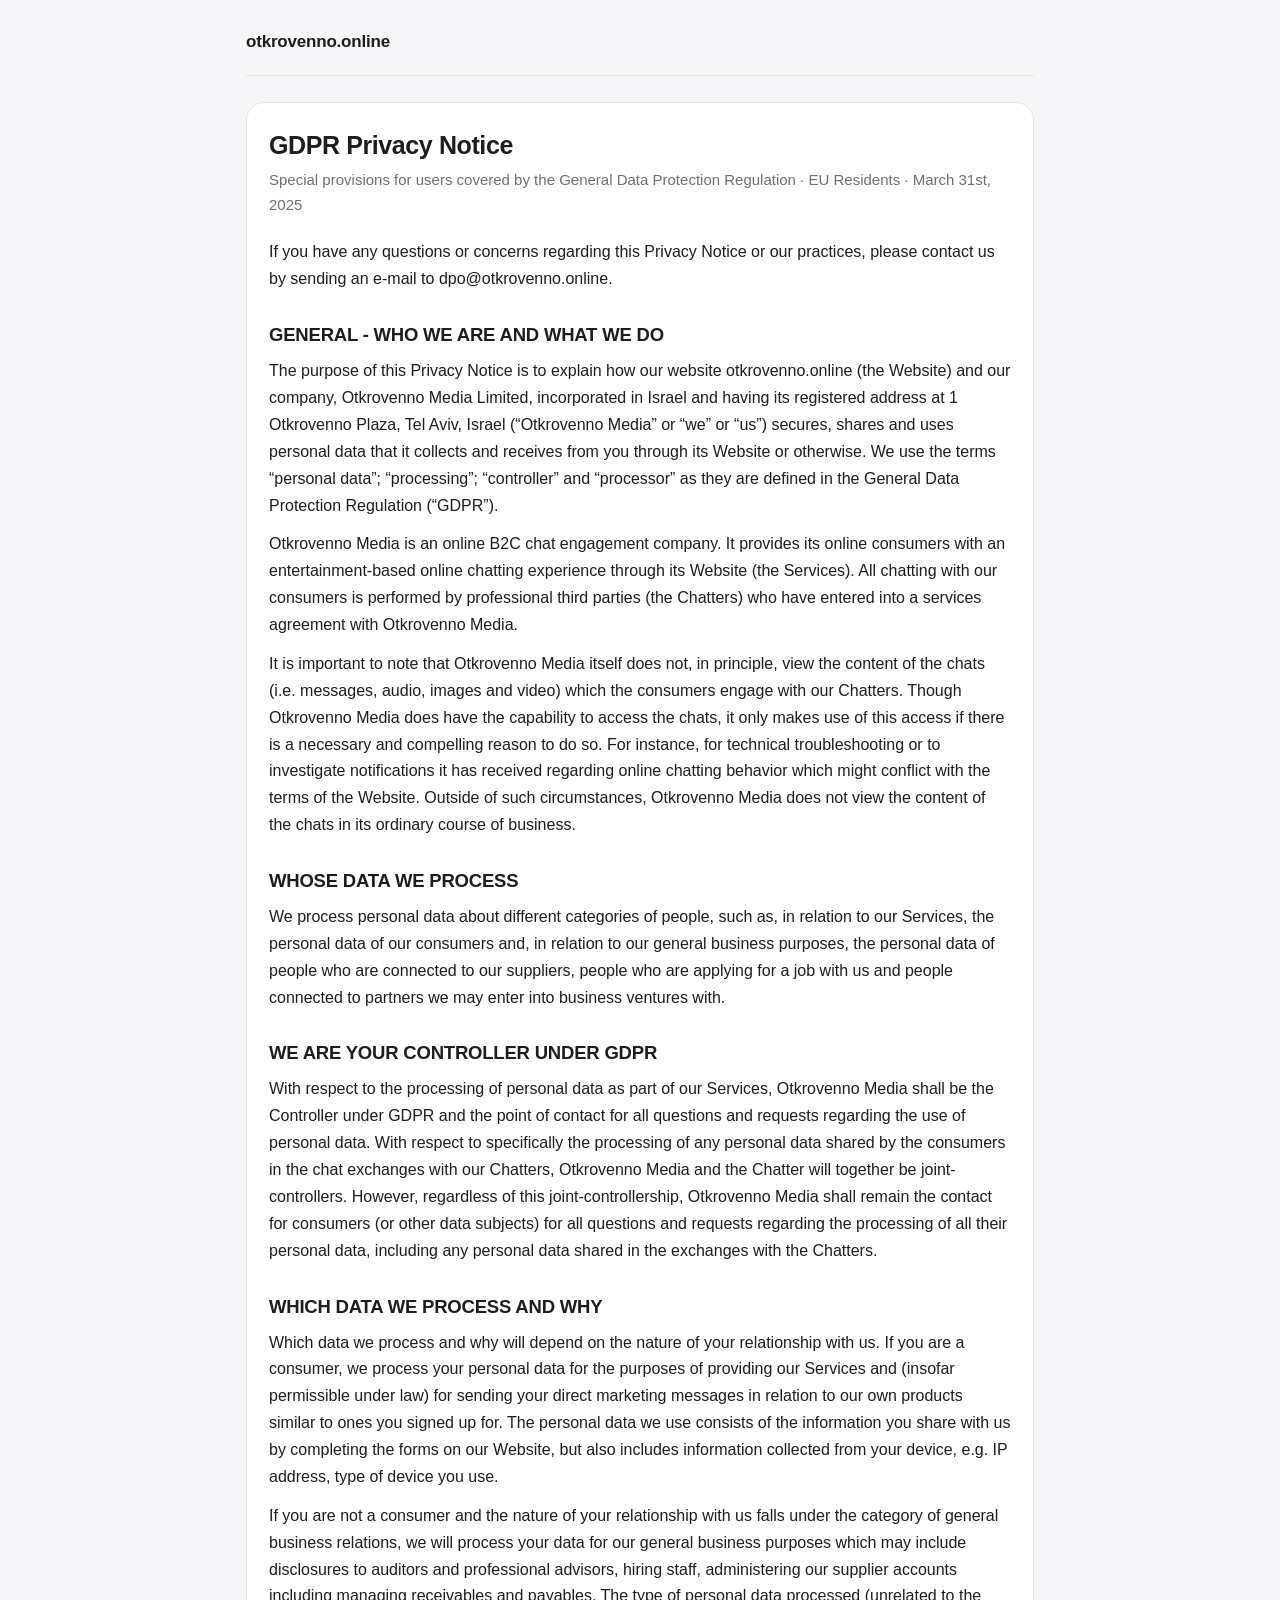
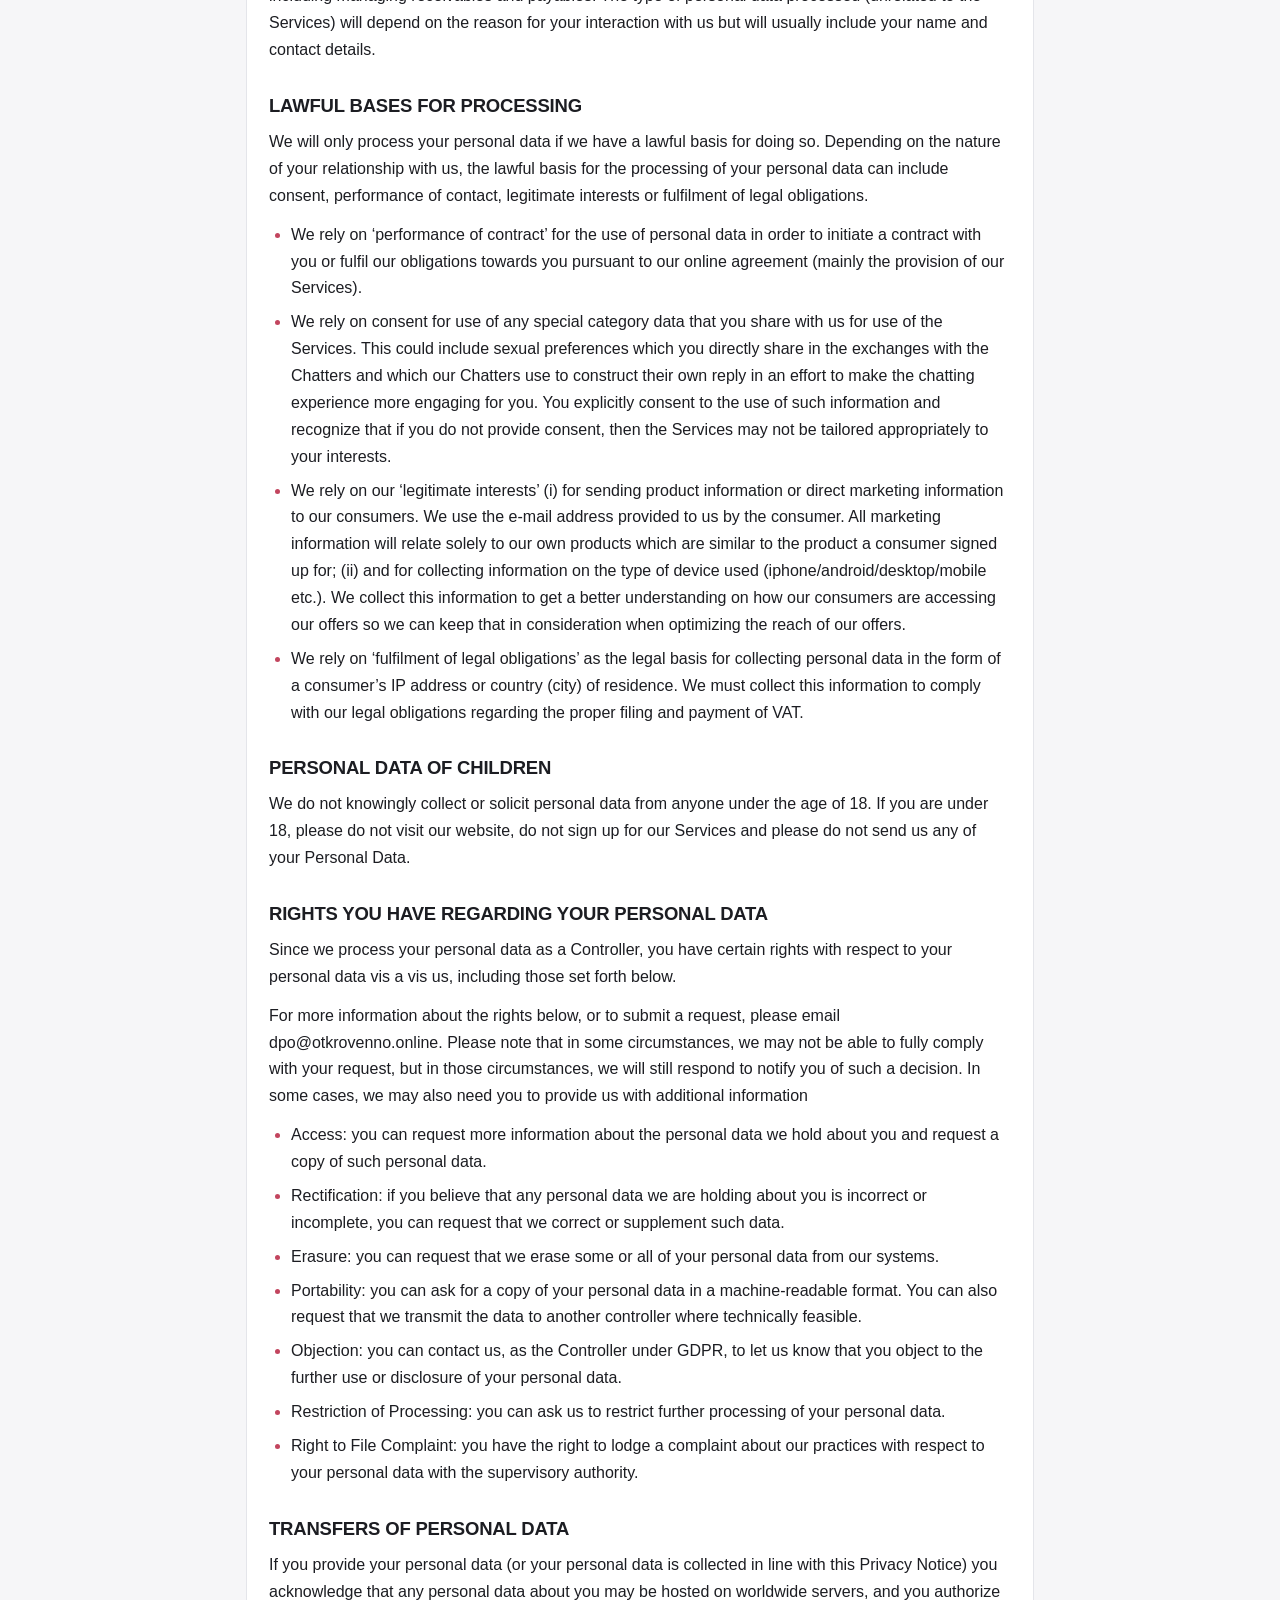
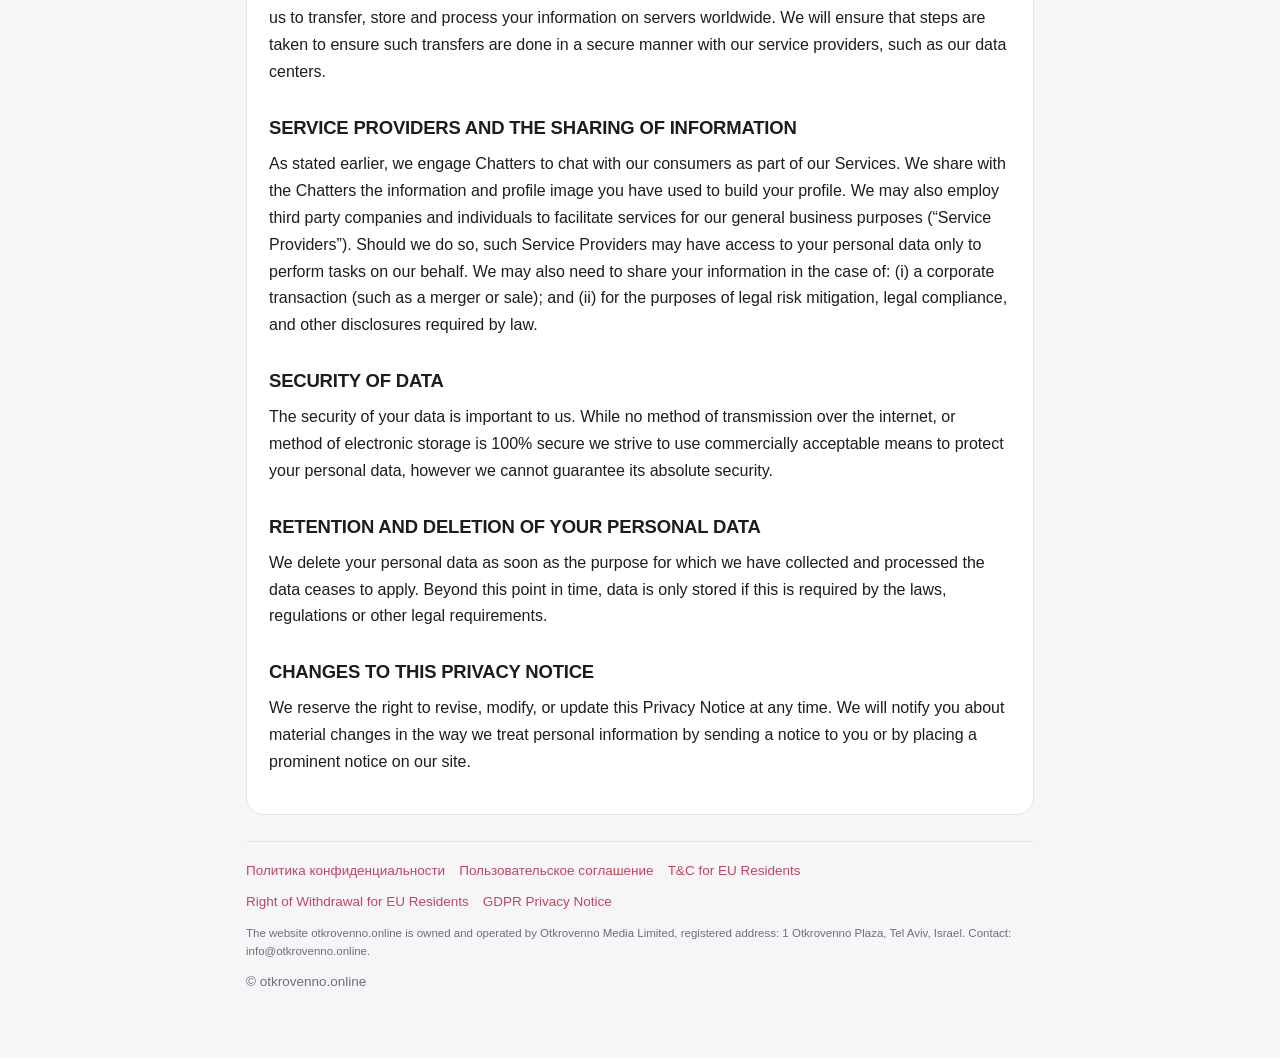
==== server/privacy-gdpr/index.html @ 5c1996be "chore: production baseline of the redesign assets and legal pages (2026-10-14) Co-authored-by: Jenni" ====
<!doctype html>
<html lang="en">
<head>
<meta charset="utf-8">
<meta name="viewport" content="width=device-width,initial-scale=1,viewport-fit=cover">
<meta name="color-scheme" content="light dark">
<meta name="robots" content="index,follow">
<title>GDPR Privacy Notice — otkrovenno.online</title>
<meta name="description" content="GDPR Privacy Notice — otkrovenno.online">
<style>
:root{--bg:#f6f6f8;--card:#fff;--text:#1c1d22;--mut:#6b6f7a;--line:#e4e5ea;--accent:#c2455e}
@media (prefers-color-scheme:dark){:root{--bg:#141518;--card:#1c1e23;--text:#eceef3;--mut:#9aa0ad;--line:#2b2e36;--accent:#e8637e}}
*{box-sizing:border-box}
html{-webkit-text-size-adjust:100%}
body{margin:0;background:var(--bg);color:var(--text);font:16px/1.68 -apple-system,BlinkMacSystemFont,"Segoe UI",Roboto,"Helvetica Neue",Arial,"Noto Sans",sans-serif}
a{color:var(--accent)}
.doc{max-width:820px;margin:0 auto;padding:20px 16px 64px}
.doc-head{display:flex;align-items:center;justify-content:space-between;gap:12px;padding:8px 0 18px;border-bottom:1px solid var(--line);margin-bottom:26px}
.brand{font-weight:700;font-size:17px;letter-spacing:-.2px;color:var(--text);text-decoration:none}
.brand:hover{color:var(--accent)}
.doc-card{background:var(--card);border:1px solid var(--line);border-radius:18px;padding:26px 22px}
article h1{font-size:25px;line-height:1.3;margin:0 0 6px;letter-spacing:-.4px}
article .sub{color:var(--mut);margin:0 0 22px;font-size:15px}
article h2{font-size:18.5px;line-height:1.35;margin:30px 0 10px;letter-spacing:-.2px}
article h3{font-size:15.5px;margin:22px 0 8px}
article p{margin:0 0 12px}
article p.addr{margin:0 0 14px;padding:12px 14px;border:1px solid var(--line);border-radius:12px;background:var(--bg)}
article ul{margin:0 0 14px;padding-left:22px}
article li{margin:0 0 7px}
article li::marker{color:var(--accent)}
.doc-foot{margin-top:26px;padding-top:18px;border-top:1px solid var(--line);color:var(--mut);font-size:13.5px}
.doc-foot nav{display:flex;flex-wrap:wrap;gap:8px 14px;margin-bottom:12px}
.doc-foot a{text-decoration:none}
.doc-foot a:hover{text-decoration:underline}
.doc-foot .legal{font-size:11.5px;line-height:1.55;margin:0 0 10px}
@media (max-width:560px){.doc-card{padding:20px 15px;border-radius:15px}article h1{font-size:21.5px}article h2{font-size:17px}}
@media print{body{background:#fff;color:#000}.doc-card{border:0;padding:0}.doc-head,.doc-foot{display:none}}
</style>
</head>
<body>
<main class="doc">
  <header class="doc-head"><a class="brand" href="/">otkrovenno.online</a></header>
  <div class="doc-card">
    <article>
<h1>GDPR Privacy Notice</h1>
<p class="sub">Special provisions for users covered by the General Data Protection Regulation · EU Residents · March 31st, 2025</p>
<p>If you have any questions or concerns regarding this Privacy Notice or our practices, please contact us by sending an e-mail to dpo@otkrovenno.online.</p>
<h2 id="p1">GENERAL - WHO WE ARE AND WHAT WE DO</h2>
<p>The purpose of this Privacy Notice is to explain how our website otkrovenno.online (the Website) and our company, Otkrovenno Media Limited, incorporated in Israel and having its registered address at 1 Otkrovenno Plaza, Tel Aviv, Israel (“Otkrovenno Media” or “we” or “us”) secures, shares and uses personal data that it collects and receives from you through its Website or otherwise. We use the terms “personal data”; “processing”; “controller” and “processor” as they are defined in the General Data Protection Regulation (“GDPR”).</p>
<p>Otkrovenno Media is an online B2C chat engagement company. It provides its online consumers with an entertainment-based online chatting experience through its Website (the Services). All chatting with our consumers is performed by professional third parties (the Chatters) who have entered into a services agreement with Otkrovenno Media.</p>
<p>It is important to note that Otkrovenno Media itself does not, in principle, view the content of the chats (i.e. messages, audio, images and video) which the consumers engage with our Chatters. Though Otkrovenno Media does have the capability to access the chats, it only makes use of this access if there is a necessary and compelling reason to do so. For instance, for technical troubleshooting or to investigate notifications it has received regarding online chatting behavior which might conflict with the terms of the Website. Outside of such circumstances, Otkrovenno Media does not view the content of the chats in its ordinary course of business.</p>
<h2 id="p2">WHOSE DATA WE PROCESS</h2>
<p>We process personal data about different categories of people, such as, in relation to our Services, the personal data of our consumers and, in relation to our general business purposes, the personal data of people who are connected to our suppliers, people who are applying for a job with us and people connected to partners we may enter into business ventures with.</p>
<h2 id="p3">WE ARE YOUR CONTROLLER UNDER GDPR</h2>
<p>With respect to the processing of personal data as part of our Services, Otkrovenno Media shall be the Controller under GDPR and the point of contact for all questions and requests regarding the use of personal data. With respect to specifically the processing of any personal data shared by the consumers in the chat exchanges with our Chatters, Otkrovenno Media and the Chatter will together be joint-controllers. However, regardless of this joint-controllership, Otkrovenno Media shall remain the contact for consumers (or other data subjects) for all questions and requests regarding the processing of all their personal data, including any personal data shared in the exchanges with the Chatters.</p>
<h2 id="p4">WHICH DATA WE PROCESS AND WHY</h2>
<p>Which data we process and why will depend on the nature of your relationship with us. If you are a consumer, we process your personal data for the purposes of providing our Services and (insofar permissible under law) for sending your direct marketing messages in relation to our own products similar to ones you signed up for. The personal data we use consists of the information you share with us by completing the forms on our Website, but also includes information collected from your device, e.g. IP address, type of device you use.</p>
<p>If you are not a consumer and the nature of your relationship with us falls under the category of general business relations, we will process your data for our general business purposes which may include disclosures to auditors and professional advisors, hiring staff, administering our supplier accounts including managing receivables and payables. The type of personal data processed (unrelated to the Services) will depend on the reason for your interaction with us but will usually include your name and contact details.</p>
<h2 id="p5">LAWFUL BASES FOR PROCESSING</h2>
<p>We will only process your personal data if we have a lawful basis for doing so. Depending on the nature of your relationship with us, the lawful basis for the processing of your personal data can include consent, performance of contact, legitimate interests or fulfilment of legal obligations.</p>
<ul>
  <li>We rely on ‘performance of contract’ for the use of personal data in order to initiate a contract with you or fulfil our obligations towards you pursuant to our online agreement (mainly the provision of our Services).</li>
  <li>We rely on consent for use of any special category data that you share with us for use of the Services. This could include sexual preferences which you directly share in the exchanges with the Chatters and which our Chatters use to construct their own reply in an effort to make the chatting experience more engaging for you. You explicitly consent to the use of such information and recognize that if you do not provide consent, then the Services may not be tailored appropriately to your interests.</li>
  <li>We rely on our ‘legitimate interests’ (i) for sending product information or direct marketing information to our consumers. We use the e-mail address provided to us by the consumer. All marketing information will relate solely to our own products which are similar to the product a consumer signed up for; (ii) and for collecting information on the type of device used (iphone/android/desktop/mobile etc.). We collect this information to get a better understanding on how our consumers are accessing our offers so we can keep that in consideration when optimizing the reach of our offers.</li>
  <li>We rely on ‘fulfilment of legal obligations’ as the legal basis for collecting personal data in the form of a consumer’s IP address or country (city) of residence. We must collect this information to comply with our legal obligations regarding the proper filing and payment of VAT.</li>
</ul>
<h2 id="p6">PERSONAL DATA OF CHILDREN</h2>
<p>We do not knowingly collect or solicit personal data from anyone under the age of 18. If you are under 18, please do not visit our website, do not sign up for our Services and please do not send us any of your Personal Data.</p>
<h2 id="p7">RIGHTS YOU HAVE REGARDING YOUR PERSONAL DATA</h2>
<p>Since we process your personal data as a Controller, you have certain rights with respect to your personal data vis a vis us, including those set forth below.</p>
<p>For more information about the rights below, or to submit a request, please email dpo@otkrovenno.online. Please note that in some circumstances, we may not be able to fully comply with your request, but in those circumstances, we will still respond to notify you of such a decision. In some cases, we may also need you to provide us with additional information</p>
<ul>
  <li>Access: you can request more information about the personal data we hold about you and request a copy of such personal data.</li>
  <li>Rectification: if you believe that any personal data we are holding about you is incorrect or incomplete, you can request that we correct or supplement such data.</li>
  <li>Erasure: you can request that we erase some or all of your personal data from our systems.</li>
  <li>Portability: you can ask for a copy of your personal data in a machine-readable format. You can also request that we transmit the data to another controller where technically feasible.</li>
  <li>Objection: you can contact us, as the Controller under GDPR, to let us know that you object to the further use or disclosure of your personal data.</li>
  <li>Restriction of Processing: you can ask us to restrict further processing of your personal data.</li>
  <li>Right to File Complaint: you have the right to lodge a complaint about our practices with respect to your personal data with the supervisory authority.</li>
</ul>
<h2 id="p8">TRANSFERS OF PERSONAL DATA</h2>
<p>If you provide your personal data (or your personal data is collected in line with this Privacy Notice) you acknowledge that any personal data about you may be hosted on worldwide servers, and you authorize us to transfer, store and process your information on servers worldwide. We will ensure that steps are taken to ensure such transfers are done in a secure manner with our service providers, such as our data centers.</p>
<h2 id="p9">SERVICE PROVIDERS AND THE SHARING OF INFORMATION</h2>
<p>As stated earlier, we engage Chatters to chat with our consumers as part of our Services. We share with the Chatters the information and profile image you have used to build your profile. We may also employ third party companies and individuals to facilitate services for our general business purposes (“Service Providers”). Should we do so, such Service Providers may have access to your personal data only to perform tasks on our behalf. We may also need to share your information in the case of: (i) a corporate transaction (such as a merger or sale); and (ii) for the purposes of legal risk mitigation, legal compliance, and other disclosures required by law.</p>
<h2 id="p10">SECURITY OF DATA</h2>
<p>The security of your data is important to us. While no method of transmission over the internet, or method of electronic storage is 100% secure we strive to use commercially acceptable means to protect your personal data, however we cannot guarantee its absolute security.</p>
<h2 id="p11">RETENTION AND DELETION OF YOUR PERSONAL DATA</h2>
<p>We delete your personal data as soon as the purpose for which we have collected and processed the data ceases to apply. Beyond this point in time, data is only stored if this is required by the laws, regulations or other legal requirements.</p>
<h2 id="p12">CHANGES TO THIS PRIVACY NOTICE</h2>
<p>We reserve the right to revise, modify, or update this Privacy Notice at any time. We will notify you about material changes in the way we treat personal information by sending a notice to you or by placing a prominent notice on our site.</p>
    </article>
  </div>
  <footer class="doc-foot">
    <nav>
      <a href="/privacy/">Политика конфиденциальности</a>
      <a href="/terms/">Пользовательское соглашение</a>
      <a href="/terms-for-eu-residents/">T&amp;C for EU Residents</a>
      <a href="/right-of-withdrawal-for-eu-residents/">Right of Withdrawal for EU Residents</a>
      <a href="/privacy-gdpr/">GDPR Privacy Notice</a>
    </nav>
    <p class="legal">The website otkrovenno.online is owned and operated by Otkrovenno Media Limited, registered address: 1 Otkrovenno Plaza, Tel Aviv, Israel. Contact: info@otkrovenno.online.</p>
    <div>© otkrovenno.online</div>
  </footer>
</main>
</body>
</html>
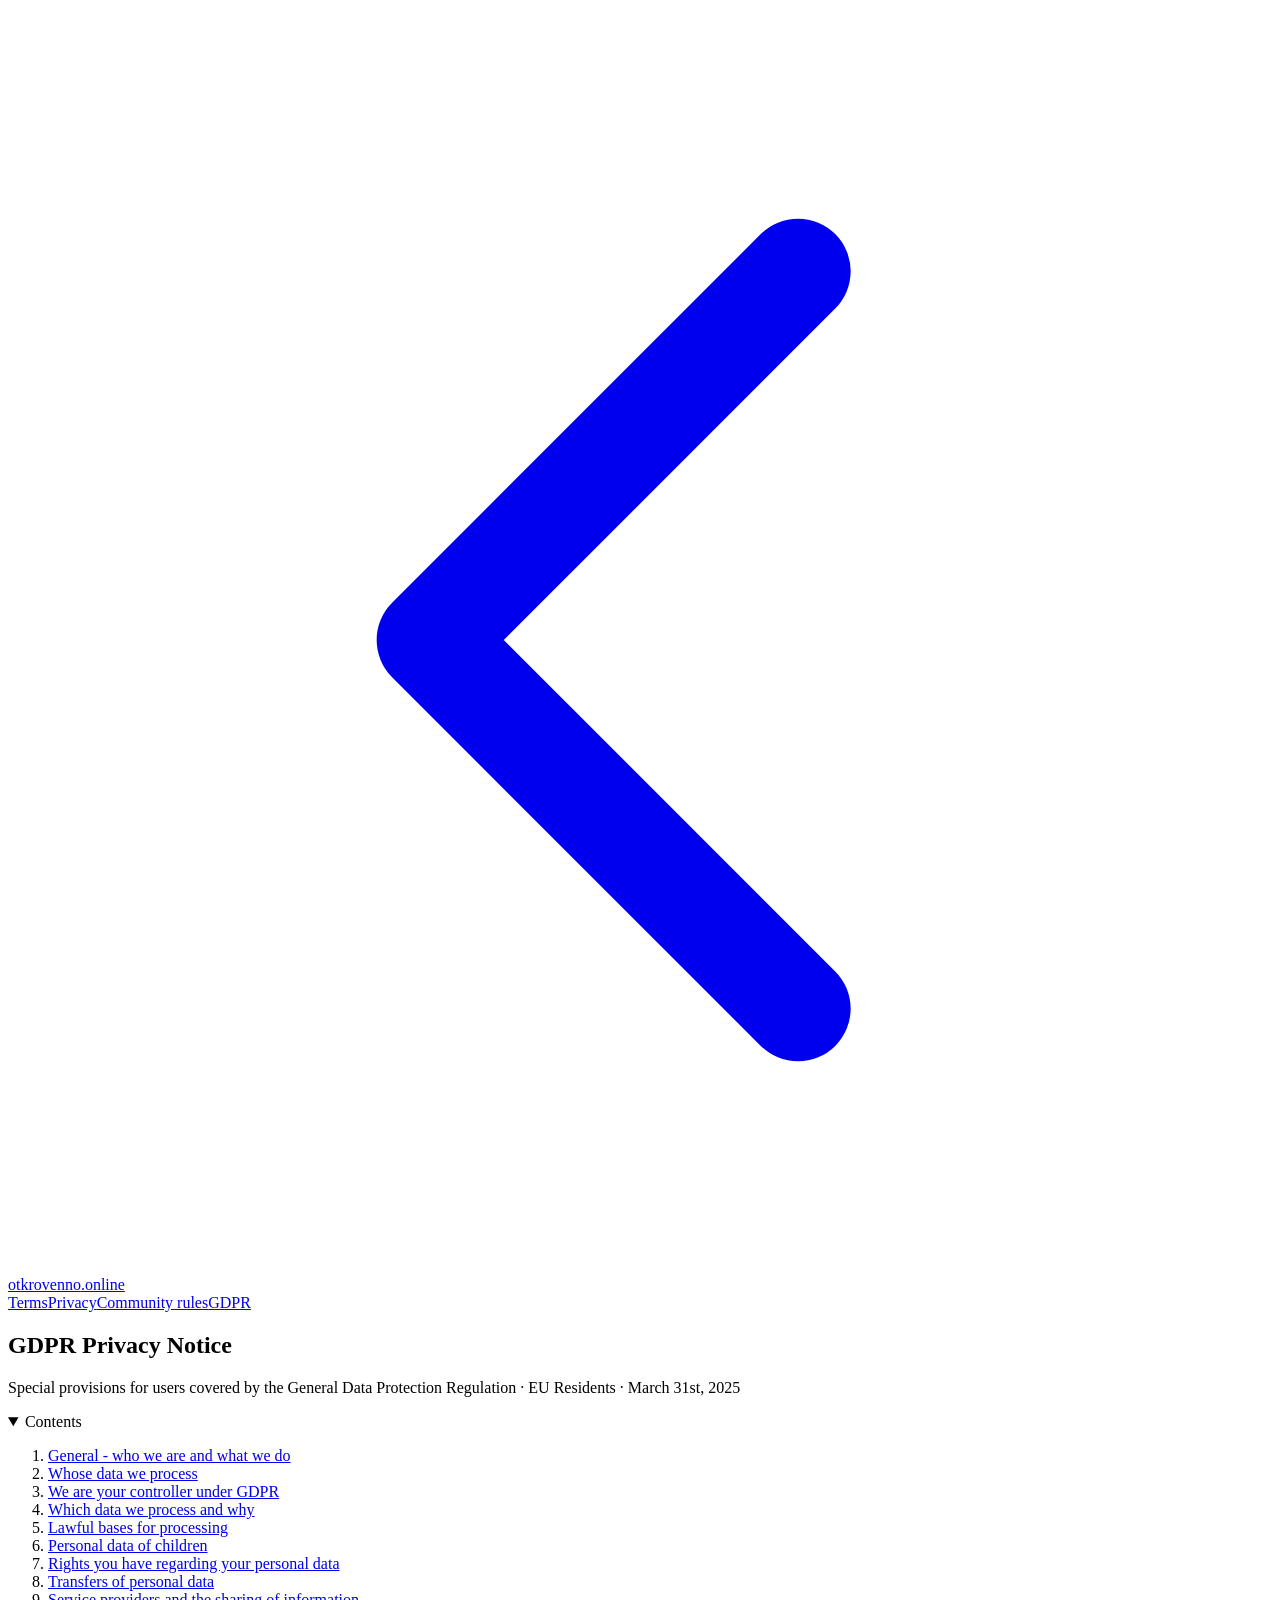
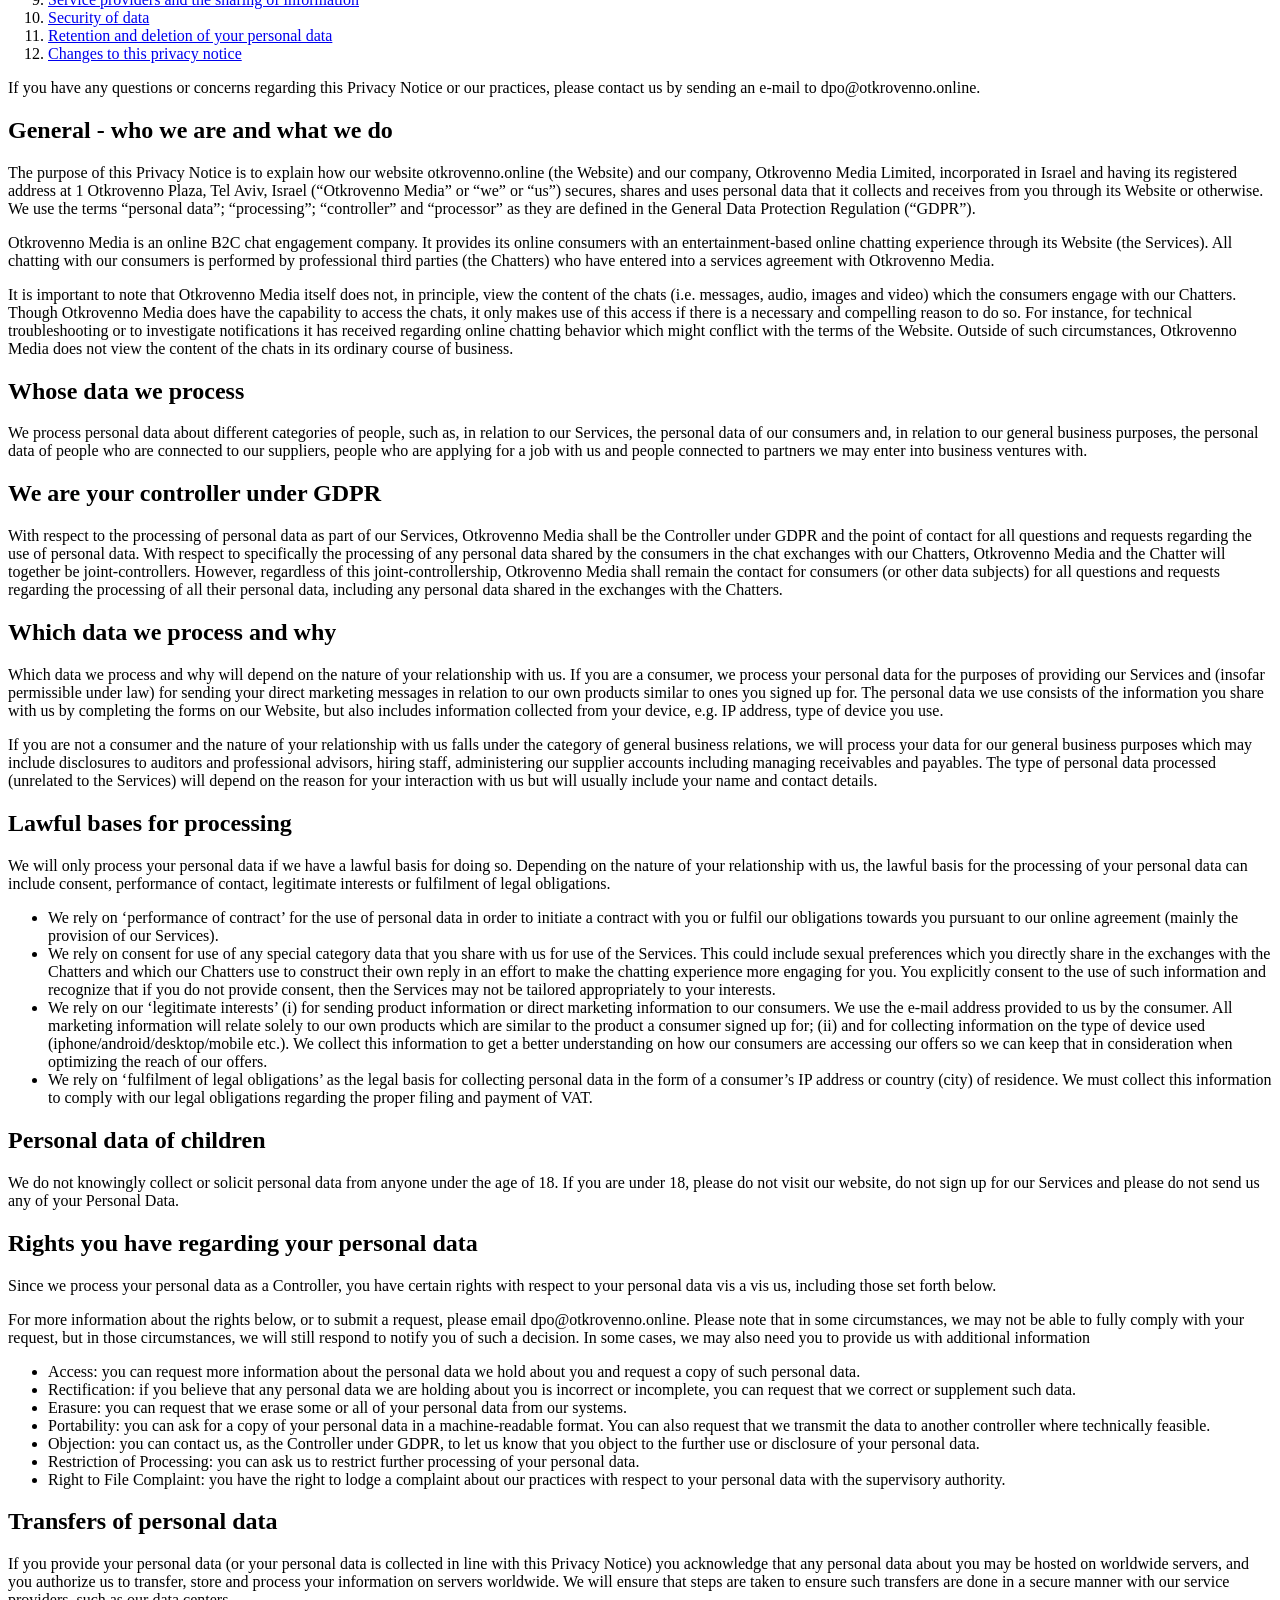
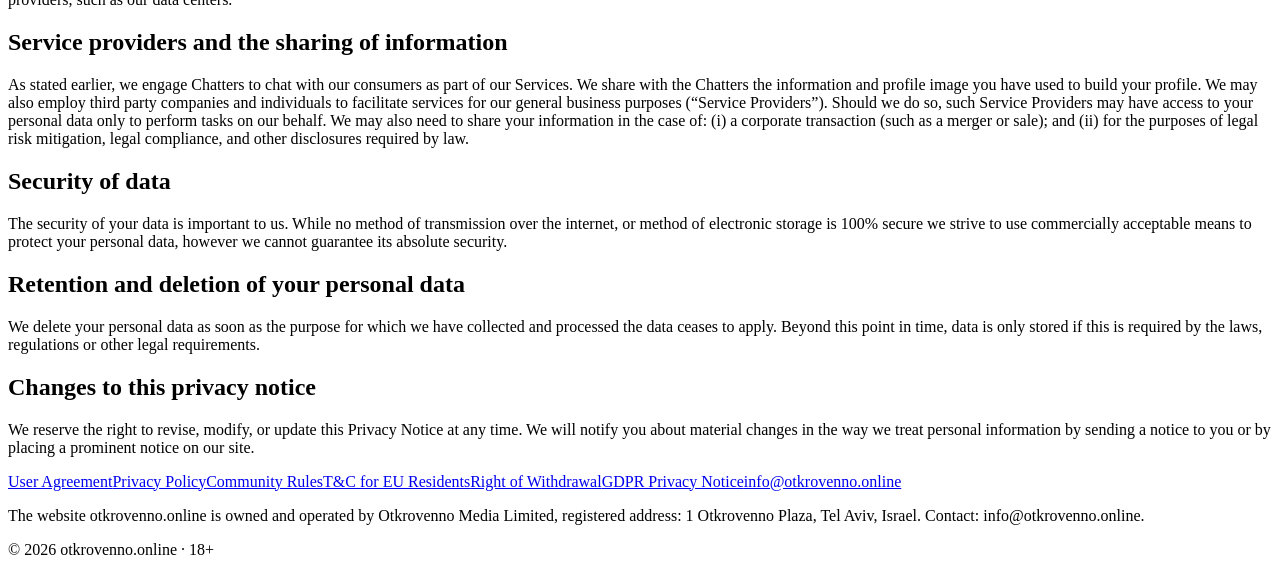
==== commit 33cfd481: "feat(legal): legal pages on the «Свайп» design system — Onest, coral/navy tokens, pill tabs with GDP" ====
--- a/server/privacy-gdpr/index.html
+++ b/server/privacy-gdpr/index.html
@@ -4,59 +4,46 @@
 <meta charset="utf-8">
 <meta name="viewport" content="width=device-width,initial-scale=1,viewport-fit=cover">
 <meta name="color-scheme" content="light dark">
+<meta name="theme-color" content="#F3F3F6">
 <meta name="robots" content="index,follow">
 <title>GDPR Privacy Notice — otkrovenno.online</title>
 <meta name="description" content="GDPR Privacy Notice — otkrovenno.online">
-<style>
-:root{--bg:#f6f6f8;--card:#fff;--text:#1c1d22;--mut:#6b6f7a;--line:#e4e5ea;--accent:#c2455e}
-@media (prefers-color-scheme:dark){:root{--bg:#141518;--card:#1c1e23;--text:#eceef3;--mut:#9aa0ad;--line:#2b2e36;--accent:#e8637e}}
-*{box-sizing:border-box}
-html{-webkit-text-size-adjust:100%}
-body{margin:0;background:var(--bg);color:var(--text);font:16px/1.68 -apple-system,BlinkMacSystemFont,"Segoe UI",Roboto,"Helvetica Neue",Arial,"Noto Sans",sans-serif}
-a{color:var(--accent)}
-.doc{max-width:820px;margin:0 auto;padding:20px 16px 64px}
-.doc-head{display:flex;align-items:center;justify-content:space-between;gap:12px;padding:8px 0 18px;border-bottom:1px solid var(--line);margin-bottom:26px}
-.brand{font-weight:700;font-size:17px;letter-spacing:-.2px;color:var(--text);text-decoration:none}
-.brand:hover{color:var(--accent)}
-.doc-card{background:var(--card);border:1px solid var(--line);border-radius:18px;padding:26px 22px}
-article h1{font-size:25px;line-height:1.3;margin:0 0 6px;letter-spacing:-.4px}
-article .sub{color:var(--mut);margin:0 0 22px;font-size:15px}
-article h2{font-size:18.5px;line-height:1.35;margin:30px 0 10px;letter-spacing:-.2px}
-article h3{font-size:15.5px;margin:22px 0 8px}
-article p{margin:0 0 12px}
-article p.addr{margin:0 0 14px;padding:12px 14px;border:1px solid var(--line);border-radius:12px;background:var(--bg)}
-article ul{margin:0 0 14px;padding-left:22px}
-article li{margin:0 0 7px}
-article li::marker{color:var(--accent)}
-.doc-foot{margin-top:26px;padding-top:18px;border-top:1px solid var(--line);color:var(--mut);font-size:13.5px}
-.doc-foot nav{display:flex;flex-wrap:wrap;gap:8px 14px;margin-bottom:12px}
-.doc-foot a{text-decoration:none}
-.doc-foot a:hover{text-decoration:underline}
-.doc-foot .legal{font-size:11.5px;line-height:1.55;margin:0 0 10px}
-@media (max-width:560px){.doc-card{padding:20px 15px;border-radius:15px}article h1{font-size:21.5px}article h2{font-size:17px}}
-@media print{body{background:#fff;color:#000}.doc-card{border:0;padding:0}.doc-head,.doc-foot{display:none}}
-</style>
+<link rel="canonical" href="https://otkrovenno.online/privacy-gdpr/">
+<link rel="icon" type="image/png" href="/app/icons/favicon-64.png">
+<link rel="apple-touch-icon" href="/app/icons/apple-touch-icon.png">
+<link rel="preload" href="/app/assets/fonts/onest-cyrillic.woff2" as="font" type="font/woff2" crossorigin>
+<link rel="preload" href="/app/assets/fonts/onest-latin.woff2" as="font" type="font/woff2" crossorigin>
+<link rel="stylesheet" href="/legal/legal.css?v=dabf774925">
+<script src="/legal/legal.js?v=66772a51d4"></script>
 </head>
 <body>
-<main class="doc">
-  <header class="doc-head"><a class="brand" href="/">otkrovenno.online</a></header>
-  <div class="doc-card">
-    <article>
+<header class="top"><div class="top-in">
+<a class="back" href="/" title="На сайт · На сайт · Back to the site" aria-label="На сайт · На сайт · Back to the site"><svg viewBox="0 0 24 24" fill="none" stroke="currentColor" stroke-width="2" stroke-linecap="round" stroke-linejoin="round" aria-hidden="true"><path d="m15 5-7 7 7 7"/></svg></a>
+<a class="brand" href="/">otkrovenno<span>.online</span></a>
+</div></header>
+<main class="wrap">
+<article class="legal-doc single" lang="en">
+<header class="hero">
+<nav class="tabs" aria-label="Documents"><a href="/terms/?lang=en">Terms</a><a href="/privacy/?lang=en">Privacy</a><a href="/community-guidelines/?lang=en">Community rules</a><a href="/privacy-gdpr/" aria-current="page">GDPR</a></nav>
 <h1>GDPR Privacy Notice</h1>
 <p class="sub">Special provisions for users covered by the General Data Protection Regulation · EU Residents · March 31st, 2025</p>
+</header>
+<div class="layout">
+<details class="toc" open><summary>Contents</summary><ol><li><a href="#p1">General - who we are and what we do</a></li><li><a href="#p2">Whose data we process</a></li><li><a href="#p3">We are your controller under GDPR</a></li><li><a href="#p4">Which data we process and why</a></li><li><a href="#p5">Lawful bases for processing</a></li><li><a href="#p6">Personal data of children</a></li><li><a href="#p7">Rights you have regarding your personal data</a></li><li><a href="#p8">Transfers of personal data</a></li><li><a href="#p9">Service providers and the sharing of information</a></li><li><a href="#p10">Security of data</a></li><li><a href="#p11">Retention and deletion of your personal data</a></li><li><a href="#p12">Changes to this privacy notice</a></li></ol></details>
+<div class="card doc-body">
 <p>If you have any questions or concerns regarding this Privacy Notice or our practices, please contact us by sending an e-mail to dpo@otkrovenno.online.</p>
-<h2 id="p1">GENERAL - WHO WE ARE AND WHAT WE DO</h2>
+<h2 id="p1">General - who we are and what we do</h2>
 <p>The purpose of this Privacy Notice is to explain how our website otkrovenno.online (the Website) and our company, Otkrovenno Media Limited, incorporated in Israel and having its registered address at 1 Otkrovenno Plaza, Tel Aviv, Israel (“Otkrovenno Media” or “we” or “us”) secures, shares and uses personal data that it collects and receives from you through its Website or otherwise. We use the terms “personal data”; “processing”; “controller” and “processor” as they are defined in the General Data Protection Regulation (“GDPR”).</p>
 <p>Otkrovenno Media is an online B2C chat engagement company. It provides its online consumers with an entertainment-based online chatting experience through its Website (the Services). All chatting with our consumers is performed by professional third parties (the Chatters) who have entered into a services agreement with Otkrovenno Media.</p>
 <p>It is important to note that Otkrovenno Media itself does not, in principle, view the content of the chats (i.e. messages, audio, images and video) which the consumers engage with our Chatters. Though Otkrovenno Media does have the capability to access the chats, it only makes use of this access if there is a necessary and compelling reason to do so. For instance, for technical troubleshooting or to investigate notifications it has received regarding online chatting behavior which might conflict with the terms of the Website. Outside of such circumstances, Otkrovenno Media does not view the content of the chats in its ordinary course of business.</p>
-<h2 id="p2">WHOSE DATA WE PROCESS</h2>
+<h2 id="p2">Whose data we process</h2>
 <p>We process personal data about different categories of people, such as, in relation to our Services, the personal data of our consumers and, in relation to our general business purposes, the personal data of people who are connected to our suppliers, people who are applying for a job with us and people connected to partners we may enter into business ventures with.</p>
-<h2 id="p3">WE ARE YOUR CONTROLLER UNDER GDPR</h2>
+<h2 id="p3">We are your controller under GDPR</h2>
 <p>With respect to the processing of personal data as part of our Services, Otkrovenno Media shall be the Controller under GDPR and the point of contact for all questions and requests regarding the use of personal data. With respect to specifically the processing of any personal data shared by the consumers in the chat exchanges with our Chatters, Otkrovenno Media and the Chatter will together be joint-controllers. However, regardless of this joint-controllership, Otkrovenno Media shall remain the contact for consumers (or other data subjects) for all questions and requests regarding the processing of all their personal data, including any personal data shared in the exchanges with the Chatters.</p>
-<h2 id="p4">WHICH DATA WE PROCESS AND WHY</h2>
+<h2 id="p4">Which data we process and why</h2>
 <p>Which data we process and why will depend on the nature of your relationship with us. If you are a consumer, we process your personal data for the purposes of providing our Services and (insofar permissible under law) for sending your direct marketing messages in relation to our own products similar to ones you signed up for. The personal data we use consists of the information you share with us by completing the forms on our Website, but also includes information collected from your device, e.g. IP address, type of device you use.</p>
 <p>If you are not a consumer and the nature of your relationship with us falls under the category of general business relations, we will process your data for our general business purposes which may include disclosures to auditors and professional advisors, hiring staff, administering our supplier accounts including managing receivables and payables. The type of personal data processed (unrelated to the Services) will depend on the reason for your interaction with us but will usually include your name and contact details.</p>
-<h2 id="p5">LAWFUL BASES FOR PROCESSING</h2>
+<h2 id="p5">Lawful bases for processing</h2>
 <p>We will only process your personal data if we have a lawful basis for doing so. Depending on the nature of your relationship with us, the lawful basis for the processing of your personal data can include consent, performance of contact, legitimate interests or fulfilment of legal obligations.</p>
 <ul>
   <li>We rely on ‘performance of contract’ for the use of personal data in order to initiate a contract with you or fulfil our obligations towards you pursuant to our online agreement (mainly the provision of our Services).</li>
@@ -64,9 +51,9 @@
   <li>We rely on our ‘legitimate interests’ (i) for sending product information or direct marketing information to our consumers. We use the e-mail address provided to us by the consumer. All marketing information will relate solely to our own products which are similar to the product a consumer signed up for; (ii) and for collecting information on the type of device used (iphone/android/desktop/mobile etc.). We collect this information to get a better understanding on how our consumers are accessing our offers so we can keep that in consideration when optimizing the reach of our offers.</li>
   <li>We rely on ‘fulfilment of legal obligations’ as the legal basis for collecting personal data in the form of a consumer’s IP address or country (city) of residence. We must collect this information to comply with our legal obligations regarding the proper filing and payment of VAT.</li>
 </ul>
-<h2 id="p6">PERSONAL DATA OF CHILDREN</h2>
+<h2 id="p6">Personal data of children</h2>
 <p>We do not knowingly collect or solicit personal data from anyone under the age of 18. If you are under 18, please do not visit our website, do not sign up for our Services and please do not send us any of your Personal Data.</p>
-<h2 id="p7">RIGHTS YOU HAVE REGARDING YOUR PERSONAL DATA</h2>
+<h2 id="p7">Rights you have regarding your personal data</h2>
 <p>Since we process your personal data as a Controller, you have certain rights with respect to your personal data vis a vis us, including those set forth below.</p>
 <p>For more information about the rights below, or to submit a request, please email dpo@otkrovenno.online. Please note that in some circumstances, we may not be able to fully comply with your request, but in those circumstances, we will still respond to notify you of such a decision. In some cases, we may also need you to provide us with additional information</p>
 <ul>
@@ -78,29 +65,24 @@
   <li>Restriction of Processing: you can ask us to restrict further processing of your personal data.</li>
   <li>Right to File Complaint: you have the right to lodge a complaint about our practices with respect to your personal data with the supervisory authority.</li>
 </ul>
-<h2 id="p8">TRANSFERS OF PERSONAL DATA</h2>
+<h2 id="p8">Transfers of personal data</h2>
 <p>If you provide your personal data (or your personal data is collected in line with this Privacy Notice) you acknowledge that any personal data about you may be hosted on worldwide servers, and you authorize us to transfer, store and process your information on servers worldwide. We will ensure that steps are taken to ensure such transfers are done in a secure manner with our service providers, such as our data centers.</p>
-<h2 id="p9">SERVICE PROVIDERS AND THE SHARING OF INFORMATION</h2>
+<h2 id="p9">Service providers and the sharing of information</h2>
 <p>As stated earlier, we engage Chatters to chat with our consumers as part of our Services. We share with the Chatters the information and profile image you have used to build your profile. We may also employ third party companies and individuals to facilitate services for our general business purposes (“Service Providers”). Should we do so, such Service Providers may have access to your personal data only to perform tasks on our behalf. We may also need to share your information in the case of: (i) a corporate transaction (such as a merger or sale); and (ii) for the purposes of legal risk mitigation, legal compliance, and other disclosures required by law.</p>
-<h2 id="p10">SECURITY OF DATA</h2>
+<h2 id="p10">Security of data</h2>
 <p>The security of your data is important to us. While no method of transmission over the internet, or method of electronic storage is 100% secure we strive to use commercially acceptable means to protect your personal data, however we cannot guarantee its absolute security.</p>
-<h2 id="p11">RETENTION AND DELETION OF YOUR PERSONAL DATA</h2>
+<h2 id="p11">Retention and deletion of your personal data</h2>
 <p>We delete your personal data as soon as the purpose for which we have collected and processed the data ceases to apply. Beyond this point in time, data is only stored if this is required by the laws, regulations or other legal requirements.</p>
-<h2 id="p12">CHANGES TO THIS PRIVACY NOTICE</h2>
+<h2 id="p12">Changes to this privacy notice</h2>
 <p>We reserve the right to revise, modify, or update this Privacy Notice at any time. We will notify you about material changes in the way we treat personal information by sending a notice to you or by placing a prominent notice on our site.</p>
-    </article>
-  </div>
-  <footer class="doc-foot">
-    <nav>
-      <a href="/privacy/">Политика конфиденциальности</a>
-      <a href="/terms/">Пользовательское соглашение</a>
-      <a href="/terms-for-eu-residents/">T&amp;C for EU Residents</a>
-      <a href="/right-of-withdrawal-for-eu-residents/">Right of Withdrawal for EU Residents</a>
-      <a href="/privacy-gdpr/">GDPR Privacy Notice</a>
-    </nav>
-    <p class="legal">The website otkrovenno.online is owned and operated by Otkrovenno Media Limited, registered address: 1 Otkrovenno Plaza, Tel Aviv, Israel. Contact: info@otkrovenno.online.</p>
-    <div>© otkrovenno.online</div>
-  </footer>
+</div>
+</div>
+<footer class="foot">
+<nav aria-label="Documents"><a href="/terms/?lang=en">User Agreement</a><a href="/privacy/?lang=en">Privacy Policy</a><a href="/community-guidelines/?lang=en">Community Rules</a><a href="/terms-for-eu-residents/">T&amp;C for EU Residents</a><a href="/right-of-withdrawal-for-eu-residents/">Right of Withdrawal</a><a href="/privacy-gdpr/" aria-current="page">GDPR Privacy Notice</a><a href="mailto:info@otkrovenno.online">info@otkrovenno.online</a></nav>
+<p class="op">The website otkrovenno.online is owned and operated by Otkrovenno Media Limited, registered address: 1 Otkrovenno Plaza, Tel Aviv, Israel. Contact: info@otkrovenno.online.</p>
+<p>© 2026 otkrovenno.online · 18+</p>
+</footer>
+</article>
 </main>
 </body>
 </html>
